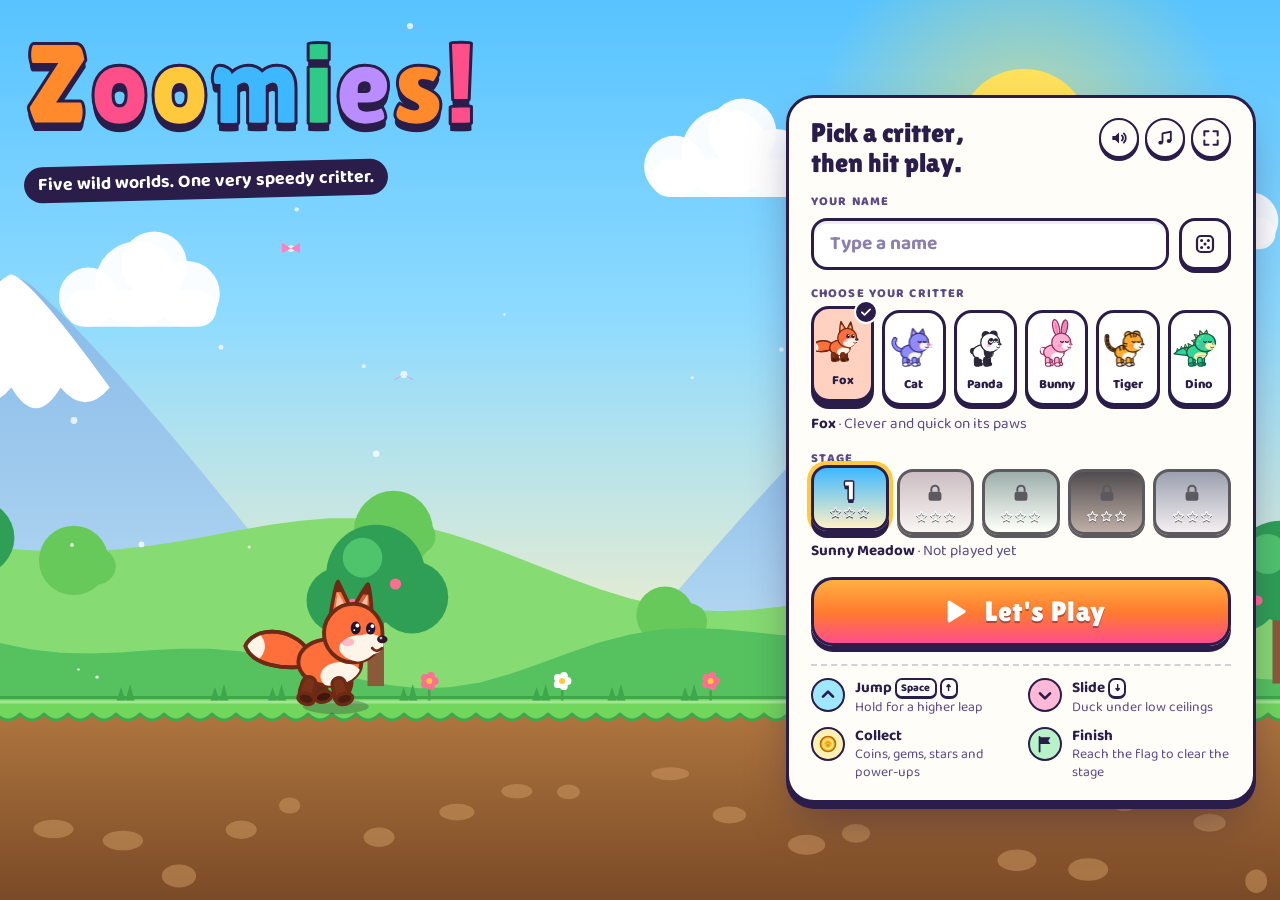
==== index.html @ f74e6aec "Add files via upload" ====
<!doctype html>
<html lang="en">
<head>
<meta charset="utf-8">
<meta name="viewport" content="width=device-width, initial-scale=1, viewport-fit=cover">
<title>Zoomies!</title>
<meta name="description" content="A colourful critter runner: dash, hop and slide through five wild worlds.">
<meta name="theme-color" content="#3DB8FF">
<link rel="icon" href="data:image/svg+xml,%3Csvg xmlns='http://www.w3.org/2000/svg' viewBox='0 0 64 64'%3E%3Ccircle cx='32' cy='32' r='30' fill='%23FF6F3C'/%3E%3Cg fill='%23fff'%3E%3Cellipse cx='32' cy='40' rx='11' ry='9'/%3E%3Ccircle cx='19' cy='28' r='5'/%3E%3Ccircle cx='27' cy='20' r='5'/%3E%3Ccircle cx='37' cy='20' r='5'/%3E%3Ccircle cx='45' cy='28' r='5'/%3E%3C/g%3E%3C/svg%3E">
<link rel="preconnect" href="https://fonts.googleapis.com">
<link rel="preconnect" href="https://fonts.gstatic.com" crossorigin>
<link rel="stylesheet" href="https://fonts.googleapis.com/css2?family=Baloo+2:wght@500;600;700;800&family=Lilita+One&display=swap">
<link rel="stylesheet" href="css/styles.css">
</head>
<body>
<!-- ===== Icon sprite ===== -->
<svg width="0" height="0" style="position:absolute" aria-hidden="true" focusable="false">
  <defs>
    <symbol id="i-play" viewBox="0 0 24 24"><path d="M8 5.5v13a1 1 0 0 0 1.5.86l10.4-6.5a1 1 0 0 0 0-1.72L9.5 4.64A1 1 0 0 0 8 5.5z" fill="currentColor"/></symbol>
    <symbol id="i-pause" viewBox="0 0 24 24"><rect x="6" y="5" width="4.5" height="14" rx="1.6" fill="currentColor"/><rect x="13.5" y="5" width="4.5" height="14" rx="1.6" fill="currentColor"/></symbol>
    <symbol id="i-sound" viewBox="0 0 24 24"><path d="M4 9.5h3.5L12 5.5v13l-4.5-4H4z" fill="currentColor"/><path d="M15.5 9a4 4 0 0 1 0 6M17.8 6.5a7.5 7.5 0 0 1 0 11" fill="none" stroke="currentColor" stroke-width="2.2" stroke-linecap="round"/></symbol>
    <symbol id="i-mute" viewBox="0 0 24 24"><path d="M4 9.5h3.5L12 5.5v13l-4.5-4H4z" fill="currentColor"/><path d="M15.5 9.5l5 5m0-5l-5 5" fill="none" stroke="currentColor" stroke-width="2.2" stroke-linecap="round"/></symbol>
    <symbol id="i-music" viewBox="0 0 24 24"><path d="M9 17.5V6.5l10-2v11" fill="none" stroke="currentColor" stroke-width="2.2" stroke-linejoin="round"/><ellipse cx="6.8" cy="17.6" rx="2.8" ry="2.3" fill="currentColor"/><ellipse cx="16.8" cy="15.6" rx="2.8" ry="2.3" fill="currentColor"/></symbol>
    <symbol id="i-music-off" viewBox="0 0 24 24"><path d="M9 17.5V6.5l10-2v11" fill="none" stroke="currentColor" stroke-width="2.2" stroke-linejoin="round"/><ellipse cx="6.8" cy="17.6" rx="2.8" ry="2.3" fill="currentColor"/><ellipse cx="16.8" cy="15.6" rx="2.8" ry="2.3" fill="currentColor"/><path d="M3.5 3.5l17 17" stroke="currentColor" stroke-width="2.4" stroke-linecap="round"/></symbol>
    <symbol id="i-heart" viewBox="0 0 24 24"><path d="M12 20.5s-8-4.9-8-11A4.6 4.6 0 0 1 12 6.6a4.6 4.6 0 0 1 8 2.9c0 6.1-8 11-8 11z" fill="currentColor"/></symbol>
    <symbol id="i-coin" viewBox="0 0 24 24"><circle cx="12" cy="12" r="9" fill="#FFC93C" stroke="#B86E00" stroke-width="2"/><circle cx="12" cy="12" r="5.6" fill="none" stroke="#FFE89A" stroke-width="1.6"/><g fill="#E39A12"><ellipse cx="12" cy="13.6" rx="2.3" ry="1.9"/><circle cx="9.6" cy="11.2" r="1"/><circle cx="11.1" cy="9.8" r="1"/><circle cx="12.9" cy="9.8" r="1"/><circle cx="14.4" cy="11.2" r="1"/></g></symbol>
    <symbol id="i-gem" viewBox="0 0 24 24"><path d="M7.5 4.5h9l4 5-8.5 10.5L3.5 9.5z" fill="#A86BFF" stroke="#3D1A99" stroke-width="1.8" stroke-linejoin="round"/><path d="M3.5 9.5h17M9.5 4.5l-1.5 5 4 10.5 4-10.5-1.5-5" fill="none" stroke="#3D1A99" stroke-width="1.2" stroke-linejoin="round" opacity=".6"/></symbol>
    <symbol id="i-star" viewBox="0 0 24 24"><path d="M12 2.8l2.8 5.8 6.3.9-4.6 4.4 1.1 6.3L12 17.2l-5.6 3 1.1-6.3-4.6-4.4 6.3-.9z" fill="currentColor" stroke-linejoin="round"/></symbol>
    <symbol id="i-star-o" viewBox="0 0 24 24"><path d="M12 2.8l2.8 5.8 6.3.9-4.6 4.4 1.1 6.3L12 17.2l-5.6 3 1.1-6.3-4.6-4.4 6.3-.9z" fill="none" stroke="currentColor" stroke-width="2" stroke-linejoin="round"/></symbol>
    <symbol id="i-clock" viewBox="0 0 24 24"><circle cx="12" cy="13" r="8" fill="none" stroke="currentColor" stroke-width="2.2"/><path d="M12 9v4.4l2.8 1.8M9.5 2.8h5" fill="none" stroke="currentColor" stroke-width="2.2" stroke-linecap="round"/></symbol>
    <symbol id="i-hourglass" viewBox="0 0 24 24"><path d="M6.5 3.5h11M6.5 20.5h11M7.5 3.5c0 5 4.5 5.8 4.5 8.5s-4.5 3.5-4.5 8.5M16.5 3.5c0 5-4.5 5.8-4.5 8.5s4.5 3.5 4.5 8.5" fill="none" stroke="currentColor" stroke-width="2.1" stroke-linecap="round"/><path d="M9.6 18.6c.6-1.8 2.4-2.6 2.4-2.6s1.8.8 2.4 2.6z" fill="currentColor"/></symbol>
    <symbol id="i-flag" viewBox="0 0 24 24"><path d="M5.5 21V3.5" stroke="currentColor" stroke-width="2.2" stroke-linecap="round"/><path d="M6 4h12.5l-2.6 4 2.6 4H6z" fill="currentColor"/></symbol>
    <symbol id="i-dodge" viewBox="0 0 24 24"><path d="M3.5 17c3-9 14-9 17 0" fill="none" stroke="currentColor" stroke-width="2.2" stroke-linecap="round" stroke-dasharray="1 3.4"/><path d="M9 20.5l3-5 3 5z" fill="currentColor"/><path d="M17.6 13.6l3 3.4 1-4.4" fill="none" stroke="currentColor" stroke-width="2.2" stroke-linecap="round" stroke-linejoin="round"/></symbol>
    <symbol id="i-gauge" viewBox="0 0 24 24"><path d="M4 17a8 8 0 1 1 16 0" fill="none" stroke="currentColor" stroke-width="2.2" stroke-linecap="round"/><path d="M12 17l4.5-5.5" stroke="currentColor" stroke-width="2.4" stroke-linecap="round"/><circle cx="12" cy="17" r="1.8" fill="currentColor"/></symbol>
    <symbol id="i-restart" viewBox="0 0 24 24"><path d="M19 12a7 7 0 1 1-2.1-5" fill="none" stroke="currentColor" stroke-width="2.4" stroke-linecap="round"/><path d="M18.6 3.6v4.4h-4.4" fill="none" stroke="currentColor" stroke-width="2.4" stroke-linecap="round" stroke-linejoin="round"/></symbol>
    <symbol id="i-home" viewBox="0 0 24 24"><path d="M4 11l8-6.5 8 6.5M6.5 9.5v10h4v-5h3v5h4v-10" fill="none" stroke="currentColor" stroke-width="2.2" stroke-linecap="round" stroke-linejoin="round"/></symbol>
    <symbol id="i-next" viewBox="0 0 24 24"><path d="M5 12h12M12.5 6.5L18 12l-5.5 5.5" fill="none" stroke="currentColor" stroke-width="2.6" stroke-linecap="round" stroke-linejoin="round"/></symbol>
    <symbol id="i-lock" viewBox="0 0 24 24"><rect x="5" y="10.5" width="14" height="10" rx="2.5" fill="currentColor"/><path d="M8 10.5V8a4 4 0 0 1 8 0v2.5" fill="none" stroke="currentColor" stroke-width="2.2"/></symbol>
    <symbol id="i-unlock" viewBox="0 0 24 24"><rect x="5" y="10.5" width="14" height="10" rx="2.5" fill="currentColor"/><path d="M8 10.5V8a4 4 0 0 1 7.7-1.5" fill="none" stroke="currentColor" stroke-width="2.2" stroke-linecap="round"/></symbol>
    <symbol id="i-check" viewBox="0 0 24 24"><path d="M5 12.5l4.5 4.5L19 7.5" fill="none" stroke="currentColor" stroke-width="3" stroke-linecap="round" stroke-linejoin="round"/></symbol>
    <symbol id="i-x" viewBox="0 0 24 24"><path d="M7 7l10 10M17 7L7 17" fill="none" stroke="currentColor" stroke-width="3" stroke-linecap="round"/></symbol>
    <symbol id="i-trophy" viewBox="0 0 24 24"><path d="M7 4h10v5a5 5 0 0 1-10 0z" fill="currentColor"/><path d="M7 6H4.5a3 3 0 0 0 3 4M17 6h2.5a3 3 0 0 1-3 4M12 14v3.5M8.5 20h7" fill="none" stroke="currentColor" stroke-width="2" stroke-linecap="round"/></symbol>
    <symbol id="i-dice" viewBox="0 0 24 24"><rect x="4" y="4" width="16" height="16" rx="4" fill="none" stroke="currentColor" stroke-width="2.2"/><g fill="currentColor"><circle cx="8.6" cy="8.6" r="1.5"/><circle cx="15.4" cy="15.4" r="1.5"/><circle cx="12" cy="12" r="1.5"/><circle cx="15.4" cy="8.6" r="1.5"/><circle cx="8.6" cy="15.4" r="1.5"/></g></symbol>
    <symbol id="i-up" viewBox="0 0 24 24"><path d="M6 14l6-6 6 6" fill="none" stroke="currentColor" stroke-width="3.2" stroke-linecap="round" stroke-linejoin="round"/></symbol>
    <symbol id="i-down" viewBox="0 0 24 24"><path d="M6 10l6 6 6-6" fill="none" stroke="currentColor" stroke-width="3.2" stroke-linecap="round" stroke-linejoin="round"/></symbol>
    <symbol id="i-expand" viewBox="0 0 24 24"><path d="M4 9V4h5M20 9V4h-5M4 15v5h5M20 15v5h-5" fill="none" stroke="currentColor" stroke-width="2.4" stroke-linecap="round" stroke-linejoin="round"/></symbol>
    <symbol id="i-motion" viewBox="0 0 24 24"><path d="M3 9c3-3 5 3 8 0s5 3 8 0M3 15c3-3 5 3 8 0s5 3 8 0" fill="none" stroke="currentColor" stroke-width="2.2" stroke-linecap="round"/></symbol>
    <symbol id="i-shield" viewBox="0 0 24 24"><path d="M12 3l7 3v5.5c0 4.5-3 7.6-7 9.5-4-1.9-7-5-7-9.5V6z" fill="#3D8BFF" stroke="#123C99" stroke-width="1.8" stroke-linejoin="round"/></symbol>
    <symbol id="i-magnet" viewBox="0 0 24 24"><path d="M6.5 13V9a5.5 5.5 0 0 1 11 0v4" fill="none" stroke="#FF4D6D" stroke-width="4"/><rect x="4.5" y="13" width="4" height="5" rx="1" fill="#EEF1FA" stroke="#7A0F2B" stroke-width="1.2"/><rect x="15.5" y="13" width="4" height="5" rx="1" fill="#EEF1FA" stroke="#7A0F2B" stroke-width="1.2"/></symbol>
    <symbol id="i-feather" viewBox="0 0 24 24"><path d="M19 4c-8 1-12 6-13 14l2 1c1-3 3-6 7-8-3 3-4.5 5-5.5 7.5 6-1 9-6 9.5-14.5z" fill="#FFFFFF" stroke="#6B45C8" stroke-width="1.8" stroke-linejoin="round"/></symbol>
    <symbol id="i-bolt" viewBox="0 0 24 24"><path d="M13.5 2.5L5 13.5h5.5l-1.5 8 8.5-11h-5.5z" fill="#FFC93C" stroke="#A34B00" stroke-width="1.8" stroke-linejoin="round"/></symbol>
  </defs>
</svg>

<div id="app" class="app" data-state="loading">
  <canvas id="game" class="game-canvas" aria-label="Zoomies game area"></canvas>

  <!-- ===== HUD ===== -->
  <header id="hud" class="hud" hidden>
    <div class="hud-left">
      <button id="btn-pause" class="icon-btn hud-btn" type="button" aria-label="Pause (Esc)" title="Pause (Esc or P)"><svg aria-hidden="true"><use href="#i-pause"/></svg></button>
      <div class="chip hearts" id="hud-hearts" role="img" aria-label="Hearts: 3 of 3"></div>
      <div class="chip stage-chip" id="hud-stage">
        <div class="stage-line"><span class="stage-num" id="hud-stage-num">1</span><span class="stage-name" id="hud-stage-name">Sunny Meadow</span><span class="stage-pct" id="hud-pct">0%</span></div>
        <div class="progress" id="hud-progress" role="progressbar" aria-label="Stage progress" aria-valuemin="0" aria-valuemax="100" aria-valuenow="0">
          <div class="progress-fill" id="hud-fill"></div>
          <canvas class="progress-marker" id="hud-marker" width="56" height="56" aria-hidden="true"></canvas>
          <svg class="progress-flag" aria-hidden="true"><use href="#i-flag"/></svg>
        </div>
      </div>
    </div>
    <div class="hud-center">
      <div class="chip score-chip">
        <span class="stat-label">Score</span>
        <span class="big-num" id="hud-score">0</span>
        <span class="sub" id="hud-best"><svg aria-hidden="true"><use href="#i-trophy"/></svg><span id="hud-best-val">Best 0</span></span>
      </div>
      <div class="chip time-chip">
        <span class="stat-label">Run time</span>
        <span class="big-num" id="hud-time">0:00.0</span>
        <span class="sub opt-sm"><svg aria-hidden="true"><use href="#i-hourglass"/></svg><span id="hud-total">Session 0:00</span></span>
      </div>
    </div>
    <div class="hud-right">
      <div class="chip stat" title="Coins collected"><svg aria-hidden="true"><use href="#i-coin"/></svg><span class="stat-val" id="hud-coins">0</span><span class="sr-only">coins</span></div>
      <div class="chip stat" title="Obstacles avoided"><svg aria-hidden="true"><use href="#i-dodge"/></svg><span class="stat-val" id="hud-avoid">0</span><span class="stat-unit">dodged</span></div>
      <div class="chip stat opt" title="Current speed"><svg aria-hidden="true"><use href="#i-gauge"/></svg><span class="stat-val" id="hud-speed">0</span><span class="stat-unit">km/h</span></div>
      <button id="btn-sound-hud" class="icon-btn hud-btn" type="button" aria-label="Sound effects on" aria-pressed="true" title="Sound (M)"><svg aria-hidden="true"><use href="#i-sound"/></svg></button>
    </div>
    <div class="hud-powers" id="hud-powers" aria-live="polite"></div>
  </header>

  <div id="toasts" class="toasts" aria-live="polite"></div>

  <!-- ===== Touch controls ===== -->
  <div id="touch" class="touch" hidden>
    <button class="touch-btn slide" id="touch-slide" type="button" aria-label="Slide"><svg aria-hidden="true"><use href="#i-down"/></svg><span>Slide</span></button>
    <button class="touch-btn jump" id="touch-jump" type="button" aria-label="Jump"><svg aria-hidden="true"><use href="#i-up"/></svg><span>Jump</span></button>
  </div>

  <div id="countdown" class="countdown" aria-live="assertive"></div>

  <!-- ===== Loading ===== -->
  <section id="scr-loading" class="screen loading is-visible" aria-label="Loading">
    <div class="loader">
      <div class="loader-paws" aria-hidden="true"><span></span><span></span><span></span></div>
      <p>Warming up the critters…</p>
    </div>
  </section>

  <!-- ===== Main menu ===== -->
  <section id="scr-menu" class="screen menu" aria-labelledby="logo">
    <div class="menu-brand">
      <h1 class="logo" id="logo" aria-label="Zoomies!"><span aria-hidden="true">Z</span><span aria-hidden="true">o</span><span aria-hidden="true">o</span><span aria-hidden="true">m</span><span aria-hidden="true">i</span><span aria-hidden="true">e</span><span aria-hidden="true">s</span><span aria-hidden="true">!</span></h1>
      <p class="tagline">Five wild worlds. One very speedy critter.</p>
    </div>

    <div class="menu-panel panel">
      <div class="panel-head">
        <p class="greet" id="menu-greet">Pick a critter, then hit play.</p>
        <div class="corner-controls">
          <button class="icon-btn sm" type="button" data-toggle="sfx" aria-label="Sound effects on" aria-pressed="true" title="Sound effects (M)"><svg aria-hidden="true"><use href="#i-sound"/></svg></button>
          <button class="icon-btn sm" type="button" data-toggle="music" aria-label="Music on" aria-pressed="true" title="Music"><svg aria-hidden="true"><use href="#i-music"/></svg></button>
          <button class="icon-btn sm" type="button" data-toggle="fullscreen" aria-label="Full screen" title="Full screen"><svg aria-hidden="true"><use href="#i-expand"/></svg></button>
        </div>
      </div>

      <div class="field">
        <label for="inp-name" class="label">Your name</label>
        <div class="name-row">
          <input id="inp-name" type="text" maxlength="14" autocomplete="nickname" spellcheck="false" placeholder="Type a name">
          <button id="btn-dice" class="icon-btn" type="button" aria-label="Pick a random name" title="Random name"><svg aria-hidden="true"><use href="#i-dice"/></svg></button>
        </div>
      </div>

      <fieldset class="field">
        <legend class="label">Choose your critter</legend>
        <div class="critter-grid" id="critter-grid" role="radiogroup" aria-label="Critter"></div>
        <p class="critter-blurb" id="critter-blurb"></p>
      </fieldset>

      <fieldset class="field">
        <legend class="label">Stage</legend>
        <div class="stage-row" id="stage-row" role="radiogroup" aria-label="Stage"></div>
      </fieldset>

      <button id="btn-play" class="btn btn-primary btn-xl" type="button"><svg aria-hidden="true"><use href="#i-play"/></svg><span>Let's Play</span></button>

      <ul class="howto" aria-label="How to play">
        <li><span class="howto-ico ico-jump"><svg aria-hidden="true"><use href="#i-up"/></svg></span><span><b>Jump</b> <span class="keys"><kbd>Space</kbd><kbd>↑</kbd><span class="touch-word">tap</span></span><br>Hold for a higher leap</span></li>
        <li><span class="howto-ico ico-slide"><svg aria-hidden="true"><use href="#i-down"/></svg></span><span><b>Slide</b> <span class="keys"><kbd>↓</kbd><span class="touch-word">swipe down</span></span><br>Duck under low ceilings</span></li>
        <li><span class="howto-ico ico-collect"><svg aria-hidden="true"><use href="#i-coin"/></svg></span><span><b>Collect</b><br>Coins, gems, stars and power-ups</span></li>
        <li><span class="howto-ico ico-flag"><svg aria-hidden="true"><use href="#i-flag"/></svg></span><span><b>Finish</b><br>Reach the flag to clear the stage</span></li>
      </ul>
    </div>
  </section>

  <!-- ===== Stage intro ===== -->
  <section id="scr-intro" class="screen overlay" role="dialog" aria-modal="true" aria-labelledby="intro-title">
    <div class="panel intro-card">
      <p class="kicker" id="intro-kicker">Stage 1 of 5</p>
      <h2 class="intro-title" id="intro-title">Sunny Meadow</h2>
      <p class="intro-blurb" id="intro-blurb"></p>
      <ul class="goals">
        <li><svg aria-hidden="true"><use href="#i-flag"/></svg><span id="intro-goal">Reach the flag</span></li>
        <li><svg class="ico-star" aria-hidden="true"><use href="#i-star"/></svg><span>Bonus: find the hidden stars</span></li>
      </ul>
      <div class="new-mech">
        <canvas id="intro-demo" class="demo" width="300" height="130" aria-hidden="true"></canvas>
        <div>
          <span class="badge">New</span>
          <h3 id="intro-mech-title">Jump</h3>
          <p id="intro-mech-text"></p>
        </div>
      </div>
      <button id="btn-start" class="btn btn-primary btn-lg" type="button"><svg aria-hidden="true"><use href="#i-play"/></svg><span>Start</span></button>
      <p class="hint" id="intro-hint">or press <kbd>Space</kbd></p>
    </div>
  </section>

  <!-- ===== Pause ===== -->
  <section id="scr-pause" class="screen overlay" role="dialog" aria-modal="true" aria-labelledby="pause-title">
    <div class="panel pause-card">
      <h2 class="modal-title" id="pause-title">Paused</h2>
      <dl class="mini-stats" id="pause-stats"></dl>
      <div class="btn-col">
        <button id="btn-resume" class="btn btn-primary btn-lg" type="button"><svg aria-hidden="true"><use href="#i-play"/></svg><span>Resume</span></button>
        <button id="btn-restart" class="btn btn-secondary" type="button"><svg aria-hidden="true"><use href="#i-restart"/></svg><span>Restart stage</span></button>
        <button id="btn-pause-menu" class="btn btn-secondary" type="button"><svg aria-hidden="true"><use href="#i-home"/></svg><span>Main menu</span></button>
      </div>
      <div class="toggles">
        <button class="toggle" type="button" data-toggle="sfx" aria-pressed="true"><svg aria-hidden="true"><use href="#i-sound"/></svg><span>Sound effects</span><span class="state">On</span></button>
        <button class="toggle" type="button" data-toggle="music" aria-pressed="true"><svg aria-hidden="true"><use href="#i-music"/></svg><span>Music</span><span class="state">On</span></button>
        <button class="toggle" type="button" data-toggle="motion" aria-pressed="false"><svg aria-hidden="true"><use href="#i-motion"/></svg><span>Reduce motion</span><span class="state">Off</span></button>
      </div>
      <p class="hint">Press <kbd>Esc</kbd> to resume</p>
    </div>
  </section>

  <!-- ===== Stage complete ===== -->
  <section id="scr-complete" class="screen overlay" role="dialog" aria-modal="true" aria-labelledby="done-title">
    <div class="panel result-card">
      <div class="ribbon"><h2 id="done-title">Stage Complete!</h2></div>
      <div class="res-cols">
        <div class="res-col">
          <div class="who">
            <canvas id="done-avatar" class="avatar" width="96" height="96" aria-hidden="true"></canvas>
            <div>
              <p class="who-name" id="done-name">Player</p>
              <p class="who-sub" id="done-sub">the Fox · Sunny Meadow</p>
            </div>
          </div>
          <div class="rating" id="done-rating" role="img" aria-label="Rating"></div>
          <ul class="criteria" id="done-criteria"></ul>
          <div class="final">
            <span class="stat-label">Final score</span>
            <span class="final-num" id="done-score">0</span>
            <span class="best-badge" id="done-best" hidden><svg aria-hidden="true"><use href="#i-trophy"/></svg>New personal best!</span>
          </div>
        </div>
        <div class="res-col">
          <dl class="stat-grid" id="done-stats"></dl>
          <ul class="bonus" id="done-bonus"></ul>
          <p class="unlock" id="done-unlock" hidden><svg aria-hidden="true"><use href="#i-unlock"/></svg><span></span></p>
        </div>
      </div>
      <div class="btn-row done-btns">
        <button id="btn-next" class="btn btn-primary btn-lg" type="button"><span>Next Stage</span><svg aria-hidden="true"><use href="#i-next"/></svg></button>
        <button id="btn-again" class="btn btn-secondary" type="button"><svg aria-hidden="true"><use href="#i-restart"/></svg><span>Play Again</span></button>
        <button id="btn-done-menu" class="btn btn-secondary" type="button"><svg aria-hidden="true"><use href="#i-home"/></svg><span>Main Menu</span></button>
      </div>
    </div>
  </section>

  <!-- ===== Game over ===== -->
  <section id="scr-over" class="screen overlay" role="dialog" aria-modal="true" aria-labelledby="over-title">
    <div class="panel result-card over-card">
      <div class="ribbon ribbon-soft"><h2 id="over-title">Out of hearts!</h2></div>
      <div class="who">
        <canvas id="over-avatar" class="avatar" width="96" height="96" aria-hidden="true"></canvas>
        <div>
          <p class="who-msg" id="over-msg">So close!</p>
          <p class="who-tip" id="over-tip"></p>
        </div>
      </div>
      <div class="reach">
        <div class="reach-top"><span id="over-stage">Sunny Meadow</span><span id="over-pct">0%</span></div>
        <div class="progress big"><div class="progress-fill" id="over-fill"></div><svg class="progress-flag" aria-hidden="true"><use href="#i-flag"/></svg></div>
      </div>
      <dl class="stat-grid" id="over-stats"></dl>
      <div class="compare" id="over-compare"></div>
      <div class="btn-row">
        <button id="btn-retry" class="btn btn-primary btn-lg" type="button"><svg aria-hidden="true"><use href="#i-restart"/></svg><span>Try Again</span></button>
        <button id="btn-over-menu" class="btn btn-secondary" type="button"><svg aria-hidden="true"><use href="#i-home"/></svg><span>Main Menu</span></button>
      </div>
    </div>
  </section>

  <canvas id="fx" class="fx-canvas" aria-hidden="true"></canvas>
  <div id="sr" class="sr-only" aria-live="polite"></div>
</div>

<!-- ===== Phones held upright: ask to rotate ===== -->
<section id="scr-rotate" class="rotate" role="dialog" aria-modal="true" aria-labelledby="rotate-title" aria-describedby="rotate-text" hidden>
  <div class="rotate-inner">
    <div class="rotate-anim" aria-hidden="true">
      <svg class="rotate-arrow" viewBox="0 0 140 140"><path d="M28 54a46 46 0 0 1 80-14" fill="none" stroke="currentColor" stroke-width="7" stroke-linecap="round"/><path d="M110 22l-1 20-19-4" fill="none" stroke="currentColor" stroke-width="7" stroke-linecap="round" stroke-linejoin="round"/></svg>
      <div class="rotate-phone"><span class="rotate-screen"><span class="rotate-sun"></span><span class="rotate-ground"></span></span></div>
    </div>
    <h2 id="rotate-title">Please rotate your phone</h2>
    <p id="rotate-text">Zoomies plays sideways, so you can see what's coming. Turn your phone and the game picks up right where you left off.</p>
  </div>
</section>

<script src="js/util.js"></script>
<script src="js/config.js"></script>
<script src="js/level.js"></script>
<script src="js/sim.js"></script>
<script src="js/art.js"></script>
<script src="js/render.js"></script>
<script src="js/audio.js"></script>
<script src="js/input.js"></script>
<script src="js/ui.js"></script>
<script src="js/main.js"></script>
</body>
</html>
---- css/styles.css ----
/* Zoomies! — interface styles.
   Layout: full-bleed canvas world; UI floats on it as outlined "sticker" pieces with hard drop shadows,
   matching the outlined illustration style of the game art. Deliberately single-theme (vivid daylight). */
:root {
  --ink: #2B1D4A;          /* outlines and text */
  --ink-2: #5B4A85;
  --ink-3: #8C80AE;
  --paper: #FFFDF7;        /* sticker surfaces */
  --paper-2: #F4EEFF;
  --chip: rgba(255, 253, 247, 0.92);
  --sun: #FFC93C;
  --hot: #FF4F8B;
  --orange: #FF8A2B;
  --sky: #3DB8FF;
  --mint: #2FCB86;
  --grape: #8B5CF6;
  --heart: #FF4D6D;
  --cta: linear-gradient(180deg, #FFB042 0%, #FF7A2F 52%, #FF4F8B 100%);
  --cta-soft: linear-gradient(180deg, #B98CFF 0%, #8B5CF6 55%, #6C46E0 100%);
  --focus: #1FA2FF;
  --font-display: 'Lilita One', 'Baloo 2', ui-rounded, 'SF Pro Rounded', system-ui, sans-serif;
  --font-body: 'Baloo 2', ui-rounded, 'SF Pro Rounded', system-ui, -apple-system, 'Segoe UI', sans-serif;
  --r-lg: 28px;
  --r: 18px;
  --r-sm: 12px;
  --lift: 0 6px 0 var(--ink);
  --lift-sm: 0 3px 0 var(--ink);
  --glow: 0 22px 48px -14px rgba(43, 29, 74, 0.55);
  color-scheme: light;
}

* { box-sizing: border-box; }
html, body { height: 100%; margin: 0; }
body {
  background: #3DB8FF;
  color: var(--ink);
  font-family: var(--font-body);
  font-size: 16px;
  line-height: 1.4;
  overflow: hidden;
  -webkit-font-smoothing: antialiased;
  -webkit-tap-highlight-color: transparent;
}
button { font: inherit; color: inherit; cursor: pointer; }
kbd {
  display: inline-block;
  min-width: 1.7em;
  padding: 0 0.4em;
  border: 2px solid var(--ink);
  border-bottom-width: 3.5px;
  border-radius: 7px;
  background: #fff;
  font: 800 0.78em/1.5 var(--font-body);
  text-align: center;
  color: var(--ink);
}
[hidden] { display: none !important; }
.sr-only { position: absolute; width: 1px; height: 1px; padding: 0; margin: -1px; overflow: hidden; clip: rect(0 0 0 0); white-space: nowrap; border: 0; }
:focus-visible { outline: 3px solid var(--focus); outline-offset: 3px; }
svg { width: 1em; height: 1em; flex: none; }

.app { position: fixed; inset: 0; overflow: hidden; touch-action: none; user-select: none; -webkit-user-select: none; }
.game-canvas { position: absolute; inset: 0; width: 100%; height: 100%; display: block; cursor: pointer; }
.app[data-state="menu"] .game-canvas, .app[data-state="loading"] .game-canvas { cursor: default; }
.fx-canvas { position: fixed; inset: 0; width: 100%; height: 100%; pointer-events: none; z-index: 60; }

/* ---------- shared pieces ---------- */
.panel {
  background: var(--paper);
  border: 3px solid var(--ink);
  border-radius: var(--r-lg);
  box-shadow: var(--lift), var(--glow);
}
.btn {
  display: inline-flex; align-items: center; justify-content: center; gap: 0.5em;
  min-height: 48px; padding: 0.5em 1.1em;
  border: 3px solid var(--ink); border-radius: var(--r);
  font: 800 1.02rem/1 var(--font-body);
  box-shadow: var(--lift-sm);
  transition: transform 0.12s ease, box-shadow 0.12s ease, filter 0.12s ease;
}
.btn svg { width: 1.25em; height: 1.25em; }
.btn:hover { transform: translateY(-2px); box-shadow: 0 5px 0 var(--ink); }
.btn:active { transform: translateY(3px); box-shadow: 0 0 0 var(--ink); }
.btn-primary {
  background: var(--cta); color: #fff;
  font-family: var(--font-display); font-weight: 400; letter-spacing: 0.02em;
  text-shadow: 0 2px 0 rgba(43, 29, 74, 0.45);
  box-shadow: var(--lift);
  position: relative; overflow: hidden;
}
.btn-primary::after {
  content: ''; position: absolute; top: 0; left: -60%; width: 40%; height: 100%;
  background: linear-gradient(100deg, transparent, rgba(255, 255, 255, 0.45), transparent);
  transform: skewX(-20deg); animation: shine 3.2s ease-in-out infinite;
}
.btn-primary:hover { box-shadow: 0 8px 0 var(--ink); filter: saturate(1.1); }
.btn-primary:active { box-shadow: 0 1px 0 var(--ink); }
.btn-secondary { background: var(--paper); color: var(--ink); }
.btn-secondary:hover { background: #fff; }
.btn-lg { min-height: 58px; font-size: 1.45rem; padding: 0.4em 1.3em; border-radius: 20px; }
.btn-xl { min-height: 66px; font-size: 1.75rem; width: 100%; border-radius: 22px; }
@keyframes shine { 0%, 55% { left: -60%; } 85%, 100% { left: 130%; } }

.icon-btn {
  display: inline-grid; place-items: center;
  width: 48px; height: 48px; flex: none;
  border: 3px solid var(--ink); border-radius: 50%;
  background: var(--paper); box-shadow: var(--lift-sm);
  transition: transform 0.12s ease, box-shadow 0.12s ease;
}
.icon-btn svg { width: 24px; height: 24px; }
.icon-btn:hover { transform: translateY(-2px) rotate(-4deg); box-shadow: 0 5px 0 var(--ink); }
.icon-btn:active { transform: translateY(2px); box-shadow: 0 0 0 var(--ink); }
.icon-btn[aria-pressed="false"] { background: #E9E3F5; color: var(--ink-2); }

/* ---------- screens ---------- */
.screen {
  position: absolute; inset: 0; z-index: 30;
  opacity: 0; visibility: hidden;
  transition: opacity 0.28s ease, visibility 0s linear 0.28s;
}
.screen.is-visible { opacity: 1; visibility: visible; transition: opacity 0.28s ease; }
.overlay {
  display: grid; place-items: center;
  padding: max(16px, env(safe-area-inset-top)) 16px max(16px, env(safe-area-inset-bottom));
  background: radial-gradient(circle at 50% 40%, rgba(43, 29, 74, 0.25), rgba(30, 18, 58, 0.62));
  overflow-y: auto; touch-action: pan-y;
}
.overlay > .panel { transform: translateY(24px) scale(0.96); transition: transform 0.38s cubic-bezier(0.2, 1.4, 0.4, 1); }
.overlay.is-visible > .panel { transform: none; }

/* ---------- loading ---------- */
.loading { display: grid; place-items: center; background: linear-gradient(180deg, #3DB8FF, #8FDBFF 60%, #FFF1C4); z-index: 40; }
.loader { text-align: center; font: 700 1.2rem var(--font-body); color: var(--ink); }
.loader-paws { display: flex; gap: 14px; justify-content: center; margin-bottom: 10px; }
.loader-paws span {
  width: 22px; height: 22px; border-radius: 50%; background: var(--paper); border: 3px solid var(--ink);
  animation: hop 0.9s ease-in-out infinite;
}
.loader-paws span:nth-child(2) { animation-delay: 0.15s; background: var(--sun); }
.loader-paws span:nth-child(3) { animation-delay: 0.3s; background: var(--hot); }
@keyframes hop { 0%, 100% { transform: translateY(0); } 40% { transform: translateY(-16px); } }

/* ---------- main menu ---------- */
.menu {
  display: grid;
  grid-template-columns: minmax(0, 1fr) minmax(340px, 470px);
  grid-template-rows: auto 1fr;
  gap: 12px 40px;
  align-items: start;
  padding: max(18px, env(safe-area-inset-top)) max(24px, env(safe-area-inset-right)) max(20px, env(safe-area-inset-bottom)) max(24px, env(safe-area-inset-left));
  overflow-y: auto; touch-action: pan-y;
}
.menu-brand { grid-column: 1; grid-row: 1; min-width: 0; }
.logo {
  margin: 0; line-height: 0.95;
  font: 400 clamp(54px, 9vw, 116px) var(--font-display);
  letter-spacing: 0.01em;
  -webkit-text-stroke: 3px var(--ink);
  text-shadow: 0 7px 0 var(--ink);
  white-space: nowrap;
}
.logo span { display: inline-block; animation: bob 2.6s ease-in-out infinite; }
.logo span:nth-child(1) { color: var(--orange); --r: -6deg; animation-delay: 0s; }
.logo span:nth-child(2) { color: var(--hot); --r: 4deg; animation-delay: 0.1s; }
.logo span:nth-child(3) { color: var(--sun); --r: -3deg; animation-delay: 0.2s; }
.logo span:nth-child(4) { color: var(--sky); --r: 5deg; animation-delay: 0.3s; }
.logo span:nth-child(5) { color: var(--mint); --r: -4deg; animation-delay: 0.4s; }
.logo span:nth-child(6) { color: #B98CFF; --r: 3deg; animation-delay: 0.5s; }
.logo span:nth-child(7) { color: var(--orange); --r: -5deg; animation-delay: 0.6s; }
.logo span:nth-child(8) { color: var(--hot); --r: 8deg; animation-delay: 0.7s; }
@keyframes bob { 0%, 100% { transform: translateY(0) rotate(var(--r, 0deg)); } 50% { transform: translateY(-6px) rotate(calc(var(--r, 0deg) * -0.5)); } }
.tagline {
  display: inline-block; margin: 14px 0 0; padding: 4px 14px;
  background: var(--ink); color: #fff; border-radius: 999px;
  font: 700 clamp(14px, 1.6vw, 18px) var(--font-body);
  transform: rotate(-1.5deg);
}
.corner-controls { display: flex; gap: 6px; flex: none; }
.icon-btn.sm { width: 40px; height: 40px; border-width: 2.5px; }
.icon-btn.sm svg { width: 20px; height: 20px; }
.panel-head { display: flex; align-items: flex-start; justify-content: space-between; gap: 10px; }

.menu-panel {
  grid-column: 2; grid-row: 1 / span 2; align-self: center; margin-block: auto;
  display: flex; flex-direction: column; gap: 14px;
  padding: 20px 22px 18px;
  min-width: 0;
}
.greet { margin: 0; font: 400 1.7rem/1.1 var(--font-display); text-wrap: balance; }
.field { margin: 0; padding: 0; border: 0; min-width: 0; display: flex; flex-direction: column; gap: 6px; }
.label { padding: 0; font: 800 0.78rem var(--font-body); text-transform: uppercase; letter-spacing: 0.09em; color: var(--ink-2); }
.name-row { display: flex; gap: 10px; }
#inp-name {
  flex: 1; min-width: 0; height: 52px; padding: 0 16px;
  border: 3px solid var(--ink); border-radius: 16px; background: #fff;
  font: 700 1.2rem var(--font-body); color: var(--ink);
  box-shadow: inset 0 3px 0 rgba(43, 29, 74, 0.08);
  user-select: text; -webkit-user-select: text;
}
#inp-name::placeholder { color: var(--ink-3); }
#inp-name:focus-visible { outline: none; box-shadow: 0 0 0 4px rgba(31, 162, 255, 0.45); }
.name-row .icon-btn { width: 52px; height: 52px; border-radius: 16px; }

.critter-grid { display: grid; grid-template-columns: repeat(6, minmax(0, 1fr)); gap: 8px; margin-top: 6px; }
.critter {
  position: relative; display: flex; flex-direction: column; align-items: center; gap: 2px;
  padding: 6px 2px 8px; min-width: 0;
  background: #fff; border: 3px solid var(--ink); border-radius: 18px; box-shadow: var(--lift-sm);
  transition: transform 0.15s ease, box-shadow 0.15s ease, background 0.15s ease;
}
.critter-cv { width: 100%; max-width: 58px; aspect-ratio: 1; height: auto; }
.critter-name { font: 800 0.8rem var(--font-body); }
.critter:hover { transform: translateY(-3px) rotate(-2deg); box-shadow: 0 6px 0 var(--ink); }
.critter.is-on { background: color-mix(in srgb, var(--tint) 32%, #fff); transform: translateY(-4px); box-shadow: 0 7px 0 var(--ink); }
.critter .tick {
  position: absolute; top: -9px; right: -7px; width: 24px; height: 24px; border-radius: 50%;
  display: grid; place-items: center; background: var(--ink); color: #fff; border: 2px solid #fff;
  transform: scale(0); transition: transform 0.2s cubic-bezier(0.2, 1.6, 0.4, 1);
}
.critter .tick svg { width: 14px; height: 14px; }
.critter.is-on .tick { transform: scale(1); }
.critter-blurb { margin: 2px 0 0; font-size: 0.95rem; color: var(--ink-2); min-height: 1.4em; }
.critter-blurb b { color: var(--ink); }

.stage-row { display: grid; grid-template-columns: repeat(5, minmax(0, 1fr)); gap: 8px; }
.stage-tile {
  position: relative; display: flex; flex-direction: column; align-items: center; justify-content: center; gap: 2px;
  height: 66px; min-width: 0;
  background: linear-gradient(180deg, var(--a), var(--b));
  border: 3px solid var(--ink); border-radius: 16px; box-shadow: var(--lift-sm);
  transition: transform 0.15s ease, box-shadow 0.15s ease;
}
.stage-n { font: 400 1.7rem/1 var(--font-display); color: #fff; -webkit-text-stroke: 1.5px var(--ink); text-shadow: 0 3px 0 var(--ink); }
.stage-n svg { width: 22px; height: 22px; color: var(--ink); -webkit-text-stroke: 0; }
.stage-stars { display: flex; gap: 1px; color: #fff; }
.stage-stars svg { width: 13px; height: 13px; color: rgba(255, 255, 255, 0.9); filter: drop-shadow(0 1px 0 var(--ink)); }
.stage-stars svg.got { color: var(--sun); }
.stage-tile:hover:not(.is-locked) { transform: translateY(-3px); box-shadow: 0 6px 0 var(--ink); }
.stage-tile.is-on { transform: translateY(-4px); box-shadow: 0 7px 0 var(--ink), 0 0 0 4px var(--sun); }
.stage-tile.is-locked { filter: grayscale(0.85) brightness(1.05); opacity: 0.75; cursor: not-allowed; }
.stage-info { margin: 0; font-size: 0.95rem; color: var(--ink-2); }
.stage-info b { color: var(--ink); }

.howto { list-style: none; margin: 4px 0 0; padding: 12px 0 0; border-top: 2.5px dashed rgba(43, 29, 74, 0.2); display: grid; grid-template-columns: 1fr 1fr; gap: 10px 14px; }
.howto li { display: flex; gap: 10px; align-items: flex-start; font-size: 0.86rem; line-height: 1.3; color: var(--ink-2); min-width: 0; }
.howto b { color: var(--ink); font-size: 0.95rem; }
.howto .keys { display: inline-flex; gap: 3px; vertical-align: 1px; }
.howto-ico { width: 34px; height: 34px; flex: none; border-radius: 50%; display: grid; place-items: center; border: 2.5px solid var(--ink); color: var(--ink); }
.howto-ico svg { width: 20px; height: 20px; }
.ico-jump { background: #9FE6FF; } .ico-slide { background: #FFB8D6; } .ico-collect { background: #FFF0B3; } .ico-flag { background: #B8F2C8; }
.touch-word { display: none; font-weight: 800; color: var(--ink); }
.is-touch .howto kbd { display: none; }
.is-touch .touch-word { display: inline; }

/* ---------- HUD ---------- */
.hud {
  position: absolute; top: 0; left: 0; right: 0; z-index: 10;
  display: grid; grid-template-columns: minmax(0, 1fr) auto minmax(0, 1fr); align-items: start; gap: 10px;
  padding: calc(env(safe-area-inset-top, 0px) + 10px) calc(env(safe-area-inset-right, 0px) + 12px) 0 calc(env(safe-area-inset-left, 0px) + 12px);
  pointer-events: none;
}
.hud button { pointer-events: auto; }
.hud-left, .hud-right, .hud-center { display: flex; gap: 8px; align-items: center; min-width: 0; }
.hud-left { justify-self: start; }
.hud-right { justify-self: end; }
.hud-center { justify-self: center; align-items: stretch; }
.hud-btn { width: 44px; height: 44px; }
.hud-btn svg { width: 22px; height: 22px; }
.chip {
  background: var(--chip); border: 2.5px solid var(--ink); border-radius: 16px; box-shadow: var(--lift-sm);
  padding: 5px 11px; font-weight: 800; color: var(--ink);
}
.hearts { display: flex; gap: 1px; padding: 6px 8px; }
.heart svg { width: 24px; height: 24px; color: var(--heart); stroke: #8E1230; stroke-width: 1.4px; display: block; }
.heart.empty svg { color: transparent; stroke: var(--ink-3); stroke-width: 2px; stroke-dasharray: 3 2.5; }
.heart.lost svg { animation: heartLost 0.6s ease; }
@keyframes heartLost { 0% { transform: scale(1.5) rotate(-12deg); } 40% { transform: scale(0.8) rotate(10deg); } 100% { transform: none; } }

.stage-chip { min-width: 0; width: clamp(150px, 20vw, 250px); padding: 5px 11px 9px; }
.stage-line { display: flex; align-items: baseline; gap: 6px; font-size: 0.8rem; white-space: nowrap; }
.stage-num { font: 400 0.95rem var(--font-display); color: #fff; background: var(--ink); border-radius: 7px; padding: 0 5px; }
.stage-name { overflow: hidden; text-overflow: ellipsis; min-width: 0; flex: 1; }
.stage-pct { font: 400 0.95rem var(--font-display); font-variant-numeric: tabular-nums; }
.progress { position: relative; height: 12px; margin-top: 5px; border: 2px solid var(--ink); border-radius: 99px; background: rgba(43, 29, 74, 0.14); }
.progress-fill { height: 100%; width: 0; border-radius: 99px; background: linear-gradient(90deg, #4CD97B, #3DB8FF 70%, #8B5CF6); transition: width 0.25s linear; }
.progress-marker { position: absolute; top: 50%; left: 0; width: 30px; height: 30px; transform: translate(-50%, -64%); transition: left 0.25s linear; pointer-events: none; }
.progress-flag { position: absolute; right: -6px; top: -13px; width: 18px; height: 18px; color: var(--hot); filter: drop-shadow(0 1px 0 var(--ink)); }

.score-chip, .time-chip { display: flex; flex-direction: column; align-items: center; min-width: 118px; padding: 3px 12px 5px; }
.stat-label { font: 800 0.66rem var(--font-body); text-transform: uppercase; letter-spacing: 0.1em; color: var(--ink-2); }
.big-num { font: 400 1.75rem/1.05 var(--font-display); font-variant-numeric: tabular-nums; letter-spacing: 0.01em; }
.sub { display: inline-flex; align-items: center; gap: 4px; font-size: 0.74rem; color: var(--ink-2); font-variant-numeric: tabular-nums; white-space: nowrap; }
.sub svg { width: 13px; height: 13px; }
#hud-best.is-new { color: #fff; background: var(--hot); border-radius: 99px; padding: 0 7px; animation: pulse 1s ease-in-out infinite; }
@keyframes pulse { 50% { transform: scale(1.08); } }
.stat { display: flex; align-items: center; gap: 6px; padding: 6px 10px; }
.stat svg { width: 22px; height: 22px; color: var(--ink); }
.stat-val { font: 400 1.3rem/1 var(--font-display); font-variant-numeric: tabular-nums; min-width: 1.4ch; }
.stat-unit { font-size: 0.68rem; text-transform: uppercase; letter-spacing: 0.06em; color: var(--ink-2); }

.hud-powers { position: absolute; top: calc(100% + 8px); left: calc(env(safe-area-inset-left, 0px) + 12px); display: flex; flex-wrap: wrap; gap: 6px; }
.power-chip {
  display: grid; grid-template-columns: auto auto auto; align-items: center; gap: 2px 6px;
  padding: 4px 10px 6px 6px; background: var(--chip); border: 2.5px solid var(--ink); border-radius: 14px; box-shadow: var(--lift-sm);
  font-size: 0.78rem; font-weight: 800; animation: dropIn 0.3s cubic-bezier(0.2, 1.4, 0.4, 1);
}
.power-chip svg { width: 24px; height: 24px; grid-row: span 2; }
.power-chip .ptime { font-variant-numeric: tabular-nums; color: var(--ink-2); }
.power-chip .pbar { grid-column: 2 / 4; height: 5px; border-radius: 9px; background: rgba(43, 29, 74, 0.15); overflow: hidden; }
.power-chip .pbar i { display: block; height: 100%; background: var(--c); transform-origin: left; }
.power-chip.ending { animation: blink 0.5s steps(2) infinite; }
@keyframes blink { 50% { opacity: 0.55; } }
@keyframes dropIn { from { transform: translateY(-12px) scale(0.8); opacity: 0; } }

/* ---------- toasts ---------- */
.toasts {
  position: absolute; left: 50%; top: calc(env(safe-area-inset-top, 0px) + 92px); transform: translateX(-50%);
  display: flex; flex-direction: column; align-items: center; gap: 8px; z-index: 35; pointer-events: none; width: min(92vw, 560px);
}
.toast {
  display: flex; align-items: center; gap: 10px; padding: 9px 16px;
  background: var(--paper); border: 3px solid var(--ink); border-radius: 999px; box-shadow: var(--lift-sm);
  font-weight: 700; font-size: 1rem; text-align: center; text-wrap: balance;
  animation: toastIn 0.35s cubic-bezier(0.2, 1.5, 0.4, 1);
}
.toast svg { width: 22px; height: 22px; color: var(--hot); }
.toast b { font-family: var(--font-display); font-weight: 400; font-size: 1.1em; }
.toast.tip { background: #FFF6CC; }
.toast.big { background: var(--sun); font: 400 1.3rem var(--font-display); padding: 12px 22px; }
.toast.out { opacity: 0; transform: translateY(-10px); transition: opacity 0.35s, transform 0.35s; }
@keyframes toastIn { from { opacity: 0; transform: translateY(-14px) scale(0.9); } }

/* ---------- touch controls ---------- */
.touch {
  position: absolute; left: 0; right: 0; bottom: 0; z-index: 12;
  display: flex; justify-content: space-between; align-items: flex-end;
  padding: 0 calc(env(safe-area-inset-right, 0px) + 18px) calc(env(safe-area-inset-bottom, 0px) + 18px) calc(env(safe-area-inset-left, 0px) + 18px);
  pointer-events: none;
}
.touch-btn {
  pointer-events: auto; touch-action: none;
  width: 86px; height: 86px; border-radius: 50%;
  display: grid; place-items: center; align-content: center; gap: 0;
  background: rgba(255, 253, 247, 0.84); border: 3px solid var(--ink); box-shadow: 0 5px 0 var(--ink);
  font: 800 0.72rem var(--font-body); text-transform: uppercase; letter-spacing: 0.06em;
  transition: transform 0.06s, box-shadow 0.06s;
}
.touch-btn svg { width: 36px; height: 36px; }
.touch-btn.jump { width: 100px; height: 100px; background: rgba(255, 214, 102, 0.9); }
.touch-btn.is-pressed { transform: translateY(4px); box-shadow: 0 1px 0 var(--ink); }

/* ---------- countdown ---------- */
.countdown { position: absolute; inset: 0; display: grid; place-items: center; z-index: 25; pointer-events: none; }
.cd {
  font: 400 clamp(96px, 18vw, 170px)/1 var(--font-display); color: #fff;
  -webkit-text-stroke: 5px var(--ink); text-shadow: 0 10px 0 var(--ink);
  animation: cdPop 0.5s cubic-bezier(0.2, 1.6, 0.4, 1);
}
.cd.go { color: var(--sun); animation: cdGo 0.7s ease-out forwards; }
@keyframes cdPop { from { transform: scale(1.8) rotate(-8deg); opacity: 0; } }
@keyframes cdGo { 0% { transform: scale(0.4); } 30% { transform: scale(1.15) rotate(-4deg); opacity: 1; } 100% { transform: scale(1.4); opacity: 0; } }

/* ---------- stage intro ---------- */
.intro-card { width: min(100%, 580px); padding: 26px 26px 20px; display: flex; flex-direction: column; gap: 14px; text-align: left; }
.kicker { margin: 0; font: 800 0.8rem var(--font-body); text-transform: uppercase; letter-spacing: 0.12em; color: var(--ink-2); }
.intro-title {
  margin: -6px 0 0; font: 400 clamp(2.3rem, 6vw, 3.2rem)/1 var(--font-display);
  text-decoration: underline; text-decoration-color: var(--a); text-decoration-thickness: 8px; text-underline-offset: 7px; text-wrap: balance;
}
.intro-blurb { margin: 0; color: var(--ink-2); font-size: 1.02rem; max-width: 52ch; }
.goals { list-style: none; margin: 0; padding: 0; display: flex; flex-wrap: wrap; gap: 8px; }
.goals li { display: inline-flex; align-items: center; gap: 8px; padding: 6px 12px; border: 2.5px solid var(--ink); border-radius: 999px; background: var(--paper-2); font-weight: 800; font-size: 0.92rem; }
.goals svg { width: 20px; height: 20px; color: var(--hot); }
.goals svg.ico-star { color: #F2A900; }
.new-mech { display: grid; grid-template-columns: minmax(0, 300px) minmax(0, 1fr); gap: 16px; align-items: center; padding: 12px; border: 2.5px dashed rgba(43, 29, 74, 0.3); border-radius: 20px; background: #fff; }
.demo { width: 100%; height: auto; aspect-ratio: 300 / 130; border-radius: 14px; border: 2.5px solid var(--ink); display: block; }
.new-mech h3 { margin: 4px 0 2px; font: 400 1.3rem/1.1 var(--font-display); }
.new-mech p { margin: 0; font-size: 0.95rem; color: var(--ink-2); }
.badge { display: inline-block; padding: 1px 10px; border-radius: 99px; background: var(--hot); color: #fff; font: 800 0.72rem var(--font-body); text-transform: uppercase; letter-spacing: 0.1em; border: 2px solid var(--ink); }
.intro-card .btn-lg { align-self: stretch; }
.hint { margin: -4px 0 0; text-align: center; color: var(--ink-2); font-size: 0.88rem; }

/* ---------- pause ---------- */
.pause-card { width: min(100%, 420px); padding: 24px; display: flex; flex-direction: column; gap: 16px; }
.modal-title { margin: 0; text-align: center; font: 400 2.4rem/1 var(--font-display); }
.mini-stats { margin: 0; display: grid; grid-template-columns: 1fr 1fr; gap: 8px; }
.mini-stats .st { padding: 8px 12px; background: var(--paper-2); border: 2px solid var(--ink); border-radius: 14px; }
.mini-stats dt { font-size: 0.72rem; font-weight: 800; text-transform: uppercase; letter-spacing: 0.06em; color: var(--ink-2); }
.mini-stats dd { margin: 0; font: 400 1.35rem var(--font-display); font-variant-numeric: tabular-nums; }
.btn-col { display: flex; flex-direction: column; gap: 10px; }
.toggles { display: flex; flex-direction: column; gap: 6px; }
.toggle {
  display: flex; align-items: center; gap: 10px; padding: 9px 12px; min-height: 46px;
  background: #fff; border: 2.5px solid var(--ink); border-radius: 14px; font-weight: 700; text-align: left;
}
.toggle svg { width: 22px; height: 22px; }
.toggle span:nth-of-type(1) { flex: 1; }
.toggle .state { min-width: 44px; text-align: center; padding: 1px 8px; border-radius: 99px; font-size: 0.8rem; font-weight: 800; background: #E9E3F5; color: var(--ink-2); border: 2px solid var(--ink); }
.toggle[aria-pressed="true"] .state { background: var(--mint); color: #fff; }

/* ---------- results ---------- */
.result-card { width: min(100%, 600px); padding: 0 24px 22px; margin-top: 30px; display: flex; flex-direction: column; gap: 14px; }
.ribbon {
  align-self: center; margin-top: -32px; padding: 10px 36px 12px;
  background: var(--cta); border: 3px solid var(--ink); border-radius: 18px; box-shadow: var(--lift-sm);
  transform: rotate(-1.5deg);
  animation: ribbonIn 0.6s cubic-bezier(0.2, 1.6, 0.4, 1) both;
}
.ribbon-soft { background: var(--cta-soft); }
.ribbon h2 { margin: 0; font: 400 clamp(1.8rem, 5vw, 2.5rem)/1 var(--font-display); color: #fff; -webkit-text-stroke: 1.5px var(--ink); text-shadow: 0 4px 0 var(--ink); white-space: nowrap; }
@keyframes ribbonIn { from { transform: scale(0.3) rotate(-12deg); opacity: 0; } }
.who { display: flex; align-items: center; gap: 14px; }
.avatar { width: 76px; height: 76px; flex: none; border-radius: 50%; border: 3px solid var(--ink); background: radial-gradient(circle at 50% 35%, #fff, #E6F6FF); }
.who-name { margin: 0; font: 400 1.6rem/1.05 var(--font-display); overflow-wrap: anywhere; }
.who-sub { margin: 2px 0 0; color: var(--ink-2); font-weight: 700; }
.who-msg { margin: 0; font: 400 1.4rem/1.15 var(--font-display); text-wrap: balance; }
.who-tip { margin: 4px 0 0; color: var(--ink-2); font-size: 0.95rem; }

.rating { display: flex; justify-content: center; gap: 12px; margin-top: 2px; }
.rstar { display: inline-block; animation: starIn 0.5s cubic-bezier(0.2, 1.8, 0.4, 1) both; animation-delay: var(--d); }
.rstar svg { width: 62px; height: 62px; color: #DCD5EA; stroke: var(--ink); stroke-width: 1.4px; filter: drop-shadow(0 4px 0 var(--ink)); }
.rstar:nth-child(2) svg { width: 74px; height: 74px; margin-top: -10px; }
.rstar.on svg { color: var(--sun); }
@keyframes starIn { from { transform: scale(0) rotate(-90deg); opacity: 0; } }
.criteria { list-style: none; margin: 0; padding: 0; display: flex; flex-wrap: wrap; justify-content: center; gap: 6px; }
.criteria li { display: inline-flex; align-items: center; gap: 5px; padding: 3px 10px 3px 6px; border-radius: 99px; border: 2px solid var(--ink); font-size: 0.82rem; font-weight: 800; }
.criteria svg { width: 16px; height: 16px; }
.criteria li.ok { background: #C9F5DA; }
.criteria li.no { background: #F1ECF8; color: var(--ink-2); border-style: dashed; }

.final { display: flex; flex-direction: column; align-items: center; gap: 2px; }
.final-num { font: 400 clamp(2.8rem, 9vw, 3.6rem)/1 var(--font-display); font-variant-numeric: tabular-nums; color: var(--ink); text-shadow: 0 4px 0 rgba(43, 29, 74, 0.15); }
.best-badge { display: inline-flex; align-items: center; gap: 6px; padding: 3px 12px; margin-top: 4px; border-radius: 99px; background: var(--sun); border: 2.5px solid var(--ink); font-weight: 800; animation: starIn 0.45s cubic-bezier(0.2, 1.8, 0.4, 1); }
.best-badge svg { width: 18px; height: 18px; }
.stat-grid { margin: 0; display: grid; grid-template-columns: repeat(3, minmax(0, 1fr)); gap: 8px; }
.stat-grid .st { padding: 8px 10px; background: var(--paper-2); border: 2px solid var(--ink); border-radius: 14px; min-width: 0; }
.stat-grid dt { display: flex; align-items: center; gap: 5px; font-size: 0.72rem; font-weight: 800; text-transform: uppercase; letter-spacing: 0.06em; color: var(--ink-2); white-space: nowrap; }
.stat-grid dt svg { width: 16px; height: 16px; color: var(--ink); }
.stat-grid dd { margin: 2px 0 0; font: 400 1.35rem/1.1 var(--font-display); font-variant-numeric: tabular-nums; }
.bonus { list-style: none; margin: 0; padding: 10px 14px; border: 2.5px dashed rgba(43, 29, 74, 0.3); border-radius: 16px; display: flex; flex-direction: column; gap: 3px; }
.bonus li { display: flex; justify-content: space-between; gap: 12px; font-weight: 700; }
.bonus li b { font-family: var(--font-display); font-weight: 400; font-variant-numeric: tabular-nums; }
.bonus li:not(:first-child) b { color: #0E8F57; }
.bonus li.muted { color: var(--ink-3); }
.unlock { margin: 0; display: flex; align-items: center; justify-content: center; gap: 8px; padding: 8px 14px; border-radius: 16px; background: #C9F5DA; border: 2.5px solid var(--ink); font-weight: 800; text-align: center; }
.unlock svg { width: 22px; height: 22px; }
.btn-row { display: flex; flex-wrap: wrap; gap: 10px; }
.btn-row .btn-lg { flex: 1 1 100%; }
.btn-row .btn-secondary { flex: 1 1 0; }

.res-cols { display: flex; flex-direction: column; gap: 14px; }
.res-col { display: flex; flex-direction: column; gap: 12px; min-width: 0; }
@media (min-width: 760px) {
  #scr-complete .result-card { width: min(100%, 820px); }
  .res-cols { display: grid; grid-template-columns: minmax(0, 0.95fr) minmax(0, 1.05fr); gap: 22px; align-items: start; }
  .res-cols .stat-grid { grid-template-columns: repeat(2, minmax(0, 1fr)); }
  .done-btns { flex-wrap: nowrap; }
  .done-btns .btn-lg { flex: 1.6 1 0; order: 3; }
  .done-btns .btn-secondary { flex: 1 1 0; }
}
.reach-top { display: flex; justify-content: space-between; font-weight: 800; margin-bottom: 6px; }
.progress.big { height: 18px; margin: 0; }
.progress.big .progress-flag { width: 24px; height: 24px; top: -16px; }
.over-card .stat-grid { grid-template-columns: repeat(4, minmax(0, 1fr)); }
.compare { display: flex; flex-direction: column; gap: 6px; }
.bar-row { display: grid; grid-template-columns: 82px minmax(0, 1fr) auto; align-items: center; gap: 10px; font-weight: 800; font-size: 0.9rem; }
.bar-row .bar { height: 14px; border-radius: 99px; background: rgba(43, 29, 74, 0.12); border: 2px solid var(--ink); overflow: hidden; }
.bar-row .bar i { display: block; height: 100%; background: linear-gradient(90deg, var(--orange), var(--hot)); }
.bar-row.best .bar i { background: linear-gradient(90deg, #9F7BFF, var(--grape)); }
.bar-row b { font-family: var(--font-display); font-weight: 400; font-variant-numeric: tabular-nums; }
.compare .nb { margin: 2px 0 0; display: flex; gap: 6px; align-items: center; justify-content: center; font-weight: 800; color: #B2006B; }
.compare .nb svg { width: 18px; height: 18px; }

/* ---------- responsive ---------- */
@media (max-width: 1180px) { .hud .opt { display: none; } }
@media (max-width: 900px) {
  .menu { grid-template-columns: minmax(0, 1fr); gap: 14px; }
  .menu-panel { grid-column: 1; grid-row: 2; justify-self: center; width: min(100%, 540px); }
  .menu-brand { justify-self: center; text-align: center; }
  .stat-unit, .opt-sm { display: none; }
  .big-num { font-size: 1.45rem; }
  .score-chip, .time-chip { min-width: 96px; }
}
@media (max-width: 1000px) {
  .hud { grid-template-columns: minmax(0, 1fr) auto; grid-template-areas: "l r" "c c"; row-gap: 8px; }
  .hud-left { grid-area: l; } .hud-right { grid-area: r; } .hud-center { grid-area: c; }
  .hud-powers { top: calc(100% + 8px); }
}
@media (max-width: 680px) {
  .stage-name { display: none; }
  .stage-chip { width: clamp(110px, 32vw, 180px); }
  .critter-grid { grid-template-columns: repeat(3, minmax(0, 1fr)); }
  .critter-cv { max-width: 64px; }
  .howto { grid-template-columns: 1fr; }
  .new-mech { grid-template-columns: 1fr; }
  .over-card .stat-grid, .stat-grid { grid-template-columns: repeat(2, minmax(0, 1fr)); }
  .toasts { top: calc(env(safe-area-inset-top, 0px) + 128px); }
  .result-card { padding: 0 16px 18px; }
  .ribbon { padding: 9px 20px 11px; }
}
@media (max-width: 420px) {
  .menu { padding-left: 16px; padding-right: 16px; gap: 10px; }
  .logo { font-size: 52px; }
  .tagline { margin-top: 8px; font-size: 13px; }
  .menu-panel { gap: 11px; }
  .greet { font-size: 1.35rem; }
  .critter { padding: 4px 2px 6px; }
  .critter-cv { max-width: 48px; }
  .stage-tile { height: 58px; }
  .btn-xl { min-height: 58px; font-size: 1.5rem; }
  .menu-panel { padding: 16px; }
  .corner-controls .icon-btn { width: 42px; height: 42px; }
  .hearts .heart svg { width: 20px; height: 20px; }
  .hud-btn { width: 40px; height: 40px; }
  .touch-btn { width: 76px; height: 76px; } .touch-btn.jump { width: 90px; height: 90px; }
}
@media (max-height: 520px) and (orientation: landscape) {
  /* compact single-row HUD so it doesn't cover the airspace on landscape phones */
  .hud {
    display: flex; justify-content: space-between; align-items: flex-start; gap: 6px;
    padding-top: calc(env(safe-area-inset-top, 0px) + 6px);
  }
  .hud-left, .hud-right, .hud-center { gap: 5px; }
  .hud-center { align-items: flex-start; }
  .hud-btn { width: 36px; height: 36px; border-width: 2.5px; }
  .hud-btn svg { width: 18px; height: 18px; }
  .chip { padding: 3px 8px; border-radius: 12px; border-width: 2px; }
  .hearts { padding: 4px 6px; }
  .heart svg { width: 17px; height: 17px; }
  .stage-name { display: none; }
  .stage-chip { width: clamp(96px, 16vw, 150px); padding: 3px 8px 6px; }
  .progress { height: 9px; margin-top: 3px; }
  .progress-marker { width: 24px; height: 24px; }
  .score-chip, .time-chip { min-width: 74px; padding: 2px 8px 3px; }
  .stat-label { font-size: 0.56rem; }
  .big-num { font-size: 1.1rem; }
  .sub { font-size: 0.62rem; }
  .stat { padding: 4px 7px; gap: 4px; }
  .stat svg { width: 17px; height: 17px; }
  .stat-val { font-size: 1rem; }
  .hud-powers { left: calc(env(safe-area-inset-left, 0px) + 12px); top: calc(100% + 4px); }
  .power-chip { padding: 2px 8px 4px 4px; font-size: 0.7rem; }
  .power-chip svg { width: 18px; height: 18px; }
  .touch { padding-bottom: calc(env(safe-area-inset-bottom, 0px) + 6px); }
  .touch-btn { width: 64px; height: 64px; background: rgba(255, 253, 247, 0.7); }
  .touch-btn.jump { width: 72px; height: 72px; background: rgba(255, 214, 102, 0.75); }
  .touch-btn svg { width: 28px; height: 28px; }
  .touch-btn span { display: none; }
  .logo { font-size: clamp(40px, 7vw, 64px); }
  .tagline { margin-top: 8px; }
  .howto { display: none; }
  .intro-card { gap: 10px; padding: 20px 20px 16px; }
  .intro-blurb { display: none; }
  .demo { max-height: 110px; }
  .big-num { font-size: 1.3rem; }
  .toasts { top: calc(env(safe-area-inset-top, 0px) + 70px); }
}

/* user setting (defaults to the OS preference) */
.reduce-motion *, .reduce-motion *::before, .reduce-motion *::after {
  animation-duration: 0.001ms !important; animation-iteration-count: 1 !important; transition-duration: 0.001ms !important;
}

/* ---------- phones held upright: rotate prompt ---------- */
.rotate {
  position: fixed; inset: 0; z-index: 80;
  display: grid; place-items: center;
  padding: max(24px, env(safe-area-inset-top)) 24px max(24px, env(safe-area-inset-bottom));
  background: linear-gradient(180deg, #3DB8FF 0%, #8FDBFF 58%, #FFF1C4 100%);
  text-align: center; color: var(--ink);
  touch-action: none; user-select: none; -webkit-user-select: none;
}
.rotate-inner { display: flex; flex-direction: column; align-items: center; gap: 14px; max-width: 320px; }
.rotate-anim { position: relative; width: 150px; height: 150px; display: grid; place-items: center; }
.rotate-arrow { position: absolute; inset: 0; width: 100%; height: 100%; color: var(--paper); filter: drop-shadow(0 3px 0 var(--ink)); }
.rotate-phone {
  width: 64px; height: 112px; padding: 9px 6px;
  border: 4px solid var(--ink); border-radius: 16px; background: var(--paper);
  box-shadow: 0 5px 0 var(--ink);
  animation: turnPhone 2.6s cubic-bezier(0.6, 0, 0.3, 1) infinite;
}
.rotate-screen { position: relative; display: block; width: 100%; height: 100%; overflow: hidden; border-radius: 6px; border: 2px solid var(--ink); background: linear-gradient(180deg, #8FDBFF, #FFF1C4); }
.rotate-sun { position: absolute; top: 18%; right: 18%; width: 12px; height: 12px; border-radius: 50%; background: var(--sun); }
.rotate-ground { position: absolute; left: 0; right: 0; bottom: 0; height: 26%; background: #71D65C; border-top: 2px solid #3FA64B; }
@keyframes turnPhone {
  0%, 22% { transform: rotate(0deg); }
  50%, 82% { transform: rotate(90deg); }
  100% { transform: rotate(0deg); }
}
.rotate h2 {
  margin: 6px 0 0; font: 400 clamp(1.9rem, 8vw, 2.4rem)/1.05 var(--font-display); text-wrap: balance;
  color: #fff; -webkit-text-stroke: 1.5px var(--ink); text-shadow: 0 4px 0 var(--ink);
}
.rotate p { margin: 0; font-weight: 700; font-size: 1.02rem; line-height: 1.45; }
.reduce-motion .rotate-phone { animation: none; transform: rotate(90deg); }

/* ---------- landscape phones: compact cards so actions stay on screen ---------- */
@media (max-height: 520px) and (orientation: landscape) {
  .overlay { padding: 10px 16px; }
  .result-card { margin-top: 22px; padding: 0 16px 12px; gap: 8px; }
  .ribbon { margin-top: -24px; padding: 5px 20px 7px; }
  .ribbon h2 { font-size: 1.45rem; -webkit-text-stroke-width: 1px; text-shadow: 0 3px 0 var(--ink); }
  .who { gap: 10px; }
  .avatar { width: 50px; height: 50px; border-width: 2.5px; }
  .who-name { font-size: 1.2rem; }
  .who-sub, .who-tip { font-size: 0.8rem; }
  .who-msg { font-size: 1.05rem; }
  .rating { gap: 6px; }
  .rstar svg { width: 38px; height: 38px; }
  .rstar:nth-child(2) svg { width: 46px; height: 46px; margin-top: -6px; }
  .criteria li { font-size: 0.72rem; padding: 2px 8px 2px 4px; }
  .final-num { font-size: 2.1rem; }
  .best-badge { font-size: 0.8rem; padding: 1px 10px; }
  .stat-grid { gap: 6px; }
  .stat-grid .st { padding: 4px 8px; border-radius: 11px; }
  .stat-grid dt { font-size: 0.62rem; }
  .stat-grid dd { font-size: 1.05rem; }
  .over-card .stat-grid { grid-template-columns: repeat(4, minmax(0, 1fr)); }
  .bonus { padding: 6px 10px; font-size: 0.85rem; gap: 1px; }
  .unlock { padding: 5px 10px; font-size: 0.85rem; }
  .reach-top { font-size: 0.85rem; margin-bottom: 3px; }
  .progress.big { height: 13px; }
  .compare { gap: 3px; }
  .bar-row { font-size: 0.8rem; }
  .bar-row .bar { height: 11px; }
  .btn-row { flex-wrap: nowrap; gap: 8px; }
  .btn-row .btn-lg { flex: 1.5 1 0; order: 3; min-height: 46px; font-size: 1.15rem; }
  .btn-row .btn-secondary { min-height: 46px; padding: 0.4em 0.8em; font-size: 0.9rem; }
  .pause-card { padding: 14px 16px; gap: 10px; width: min(100%, 620px); display: grid; grid-template-columns: 1fr 1fr; align-items: start; }
  .pause-card .modal-title, .pause-card .hint { grid-column: 1 / -1; }
  .pause-card .mini-stats { grid-column: 1; grid-row: 2; }
  .pause-card .toggles { grid-column: 1; grid-row: 3; }
  .pause-card .btn-col { grid-column: 2; grid-row: 2 / span 2; }
  .modal-title { font-size: 1.7rem; }
  .mini-stats .st { padding: 4px 10px; }
  .mini-stats dd { font-size: 1.05rem; }
  .btn-col { gap: 7px; }
  .btn-col .btn { min-height: 42px; }
  .toggle { min-height: 38px; padding: 5px 10px; }
}
@media (max-height: 520px) and (orientation: landscape) and (min-width: 600px) {
  #scr-complete .result-card { width: min(100%, 760px); }
  .res-cols { display: grid; grid-template-columns: minmax(0, 0.9fr) minmax(0, 1.1fr); gap: 14px; align-items: start; }
  .res-cols .stat-grid { grid-template-columns: repeat(3, minmax(0, 1fr)); }
  .res-cols > .res-col:first-child { display: grid; grid-template-columns: minmax(0, 1fr) auto; grid-template-areas: "who rating" "crit crit" "final final"; align-items: center; gap: 8px 6px; }
  .res-cols .who { grid-area: who; }
  .res-cols .rating { grid-area: rating; }
  .res-cols .criteria { grid-area: crit; }
  .res-cols .final { grid-area: final; }
  .res-cols .rstar svg { width: 30px; height: 30px; }
  .res-cols .rstar:nth-child(2) svg { width: 36px; height: 36px; margin-top: -4px; }
  .intro-card { width: min(100%, 680px); }
  .new-mech { grid-template-columns: minmax(0, 220px) minmax(0, 1fr); padding: 8px; gap: 12px; }
}

/* ---------- landscape phones: menu and intro fit one screen, no scrolling to reach Play ---------- */
@media (max-height: 520px) and (orientation: landscape) {
  .menu {
    grid-template-columns: minmax(0, 1fr); grid-template-rows: auto auto; gap: 8px; align-content: start;
    padding: max(8px, env(safe-area-inset-top)) max(16px, env(safe-area-inset-right)) max(8px, env(safe-area-inset-bottom)) max(16px, env(safe-area-inset-left));
  }
  .menu-brand { grid-row: 1; grid-column: 1; justify-self: center; display: flex; align-items: center; gap: 14px; text-align: left; }
  .logo { font-size: 38px; -webkit-text-stroke-width: 2px; text-shadow: 0 4px 0 var(--ink); }
  .tagline { margin: 0; font-size: 13px; }
  .menu-panel {
    grid-row: 2; grid-column: 1; justify-self: center; align-self: start; margin-block: 0;
    width: min(100%, 780px); padding: 10px 16px 12px;
    display: grid; grid-template-columns: minmax(0, 1.15fr) minmax(0, 1fr);
    grid-template-areas: "head head" "name stage" "crit stage" "crit play";
    gap: 6px 18px;
  }
  .panel-head { grid-area: head; align-items: center; }
  .greet { font-size: 1.2rem; }
  .menu-panel > div.field { grid-area: name; }
  .menu-panel > fieldset:nth-of-type(1) { grid-area: crit; }
  .menu-panel > fieldset:nth-of-type(2) { grid-area: stage; }
  #btn-play { grid-area: play; align-self: end; min-height: 52px; font-size: 1.45rem; }
  #inp-name, .name-row .icon-btn { height: 42px; }
  .name-row .icon-btn { width: 42px; }
  .critter-grid { grid-template-columns: repeat(6, minmax(0, 1fr)); gap: 6px; }
  .critter { padding: 3px 1px 5px; border-radius: 14px; }
  .critter-cv { max-width: 40px; }
  .critter-name { font-size: 0.68rem; }
  .critter .tick { width: 20px; height: 20px; top: -8px; right: -6px; }
  .critter-blurb { font-size: 0.82rem; }
  .stage-row { gap: 6px; }
  .stage-tile { height: 50px; border-radius: 13px; }
  .stage-n { font-size: 1.35rem; }
  .stage-info { font-size: 0.82rem; }
  .intro-card { gap: 8px; padding: 14px 18px 12px; }
  .intro-title { font-size: 2rem; text-decoration-thickness: 6px; }
  .intro-card .hint { display: none; }
}
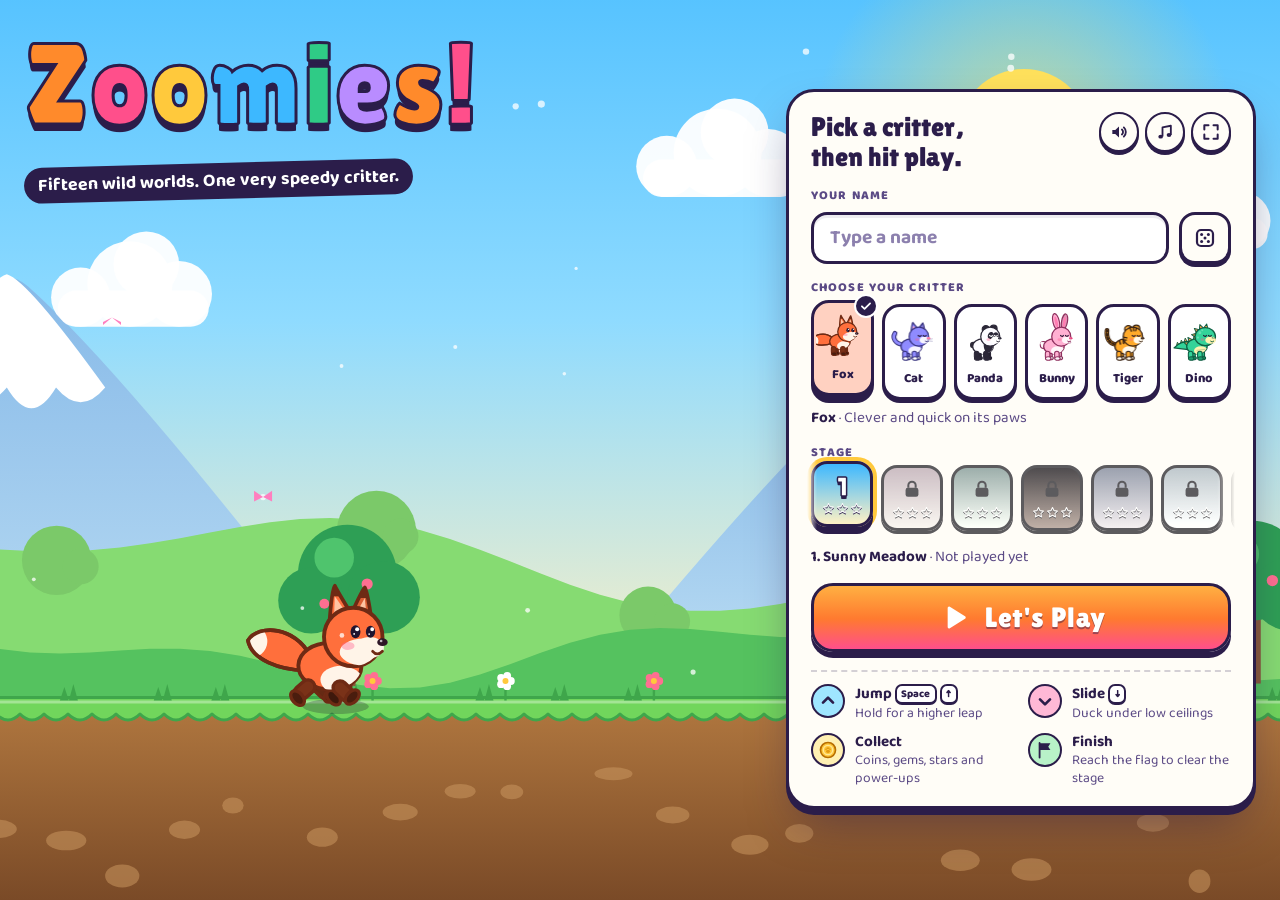
==== commit 1ab83c1c: "15 New Stages" ====
--- a/index.html
+++ b/index.html
@@ -4,7 +4,7 @@
 <meta charset="utf-8">
 <meta name="viewport" content="width=device-width, initial-scale=1, viewport-fit=cover">
 <title>Zoomies!</title>
-<meta name="description" content="A colourful critter runner: dash, hop and slide through five wild worlds.">
+<meta name="description" content="A colourful critter runner: dash, hop and slide through fifteen wild worlds.">
 <meta name="theme-color" content="#3DB8FF">
 <link rel="icon" href="data:image/svg+xml,%3Csvg xmlns='http://www.w3.org/2000/svg' viewBox='0 0 64 64'%3E%3Ccircle cx='32' cy='32' r='30' fill='%23FF6F3C'/%3E%3Cg fill='%23fff'%3E%3Cellipse cx='32' cy='40' rx='11' ry='9'/%3E%3Ccircle cx='19' cy='28' r='5'/%3E%3Ccircle cx='27' cy='20' r='5'/%3E%3Ccircle cx='37' cy='20' r='5'/%3E%3Ccircle cx='45' cy='28' r='5'/%3E%3C/g%3E%3C/svg%3E">
 <link rel="preconnect" href="https://fonts.googleapis.com">
@@ -112,7 +112,7 @@
   <section id="scr-menu" class="screen menu" aria-labelledby="logo">
     <div class="menu-brand">
       <h1 class="logo" id="logo" aria-label="Zoomies!"><span aria-hidden="true">Z</span><span aria-hidden="true">o</span><span aria-hidden="true">o</span><span aria-hidden="true">m</span><span aria-hidden="true">i</span><span aria-hidden="true">e</span><span aria-hidden="true">s</span><span aria-hidden="true">!</span></h1>
-      <p class="tagline">Five wild worlds. One very speedy critter.</p>
+      <p class="tagline">Fifteen wild worlds. One very speedy critter.</p>
     </div>
 
     <div class="menu-panel panel">
--- a/css/styles.css
+++ b/css/styles.css
@@ -224,8 +224,16 @@
 .critter-blurb { margin: 2px 0 0; font-size: 0.95rem; color: var(--ink-2); min-height: 1.4em; }
 .critter-blurb b { color: var(--ink); }
 
-.stage-row { display: grid; grid-template-columns: repeat(5, minmax(0, 1fr)); gap: 8px; }
-.stage-tile {
+.stage-row {
+  position: relative; display: flex; gap: 8px; overflow-x: auto; overscroll-behavior-x: contain; scroll-snap-type: x proximity;
+  padding: 8px 4px 10px; margin: -6px -4px 0; touch-action: pan-x; scrollbar-width: thin; scrollbar-color: var(--ink-3) transparent;
+  -webkit-mask-image: linear-gradient(90deg, transparent 0, #000 10px, #000 calc(100% - 18px), transparent 100%);
+          mask-image: linear-gradient(90deg, transparent 0, #000 10px, #000 calc(100% - 18px), transparent 100%);
+}
+.stage-row::-webkit-scrollbar { height: 6px; }
+.stage-row::-webkit-scrollbar-thumb { background: var(--ink-3); border-radius: 9px; }
+.stage-tile { flex: 0 0 62px; scroll-snap-align: center;
+
   position: relative; display: flex; flex-direction: column; align-items: center; justify-content: center; gap: 2px;
   height: 66px; min-width: 0;
   background: linear-gradient(180deg, var(--a), var(--b));
